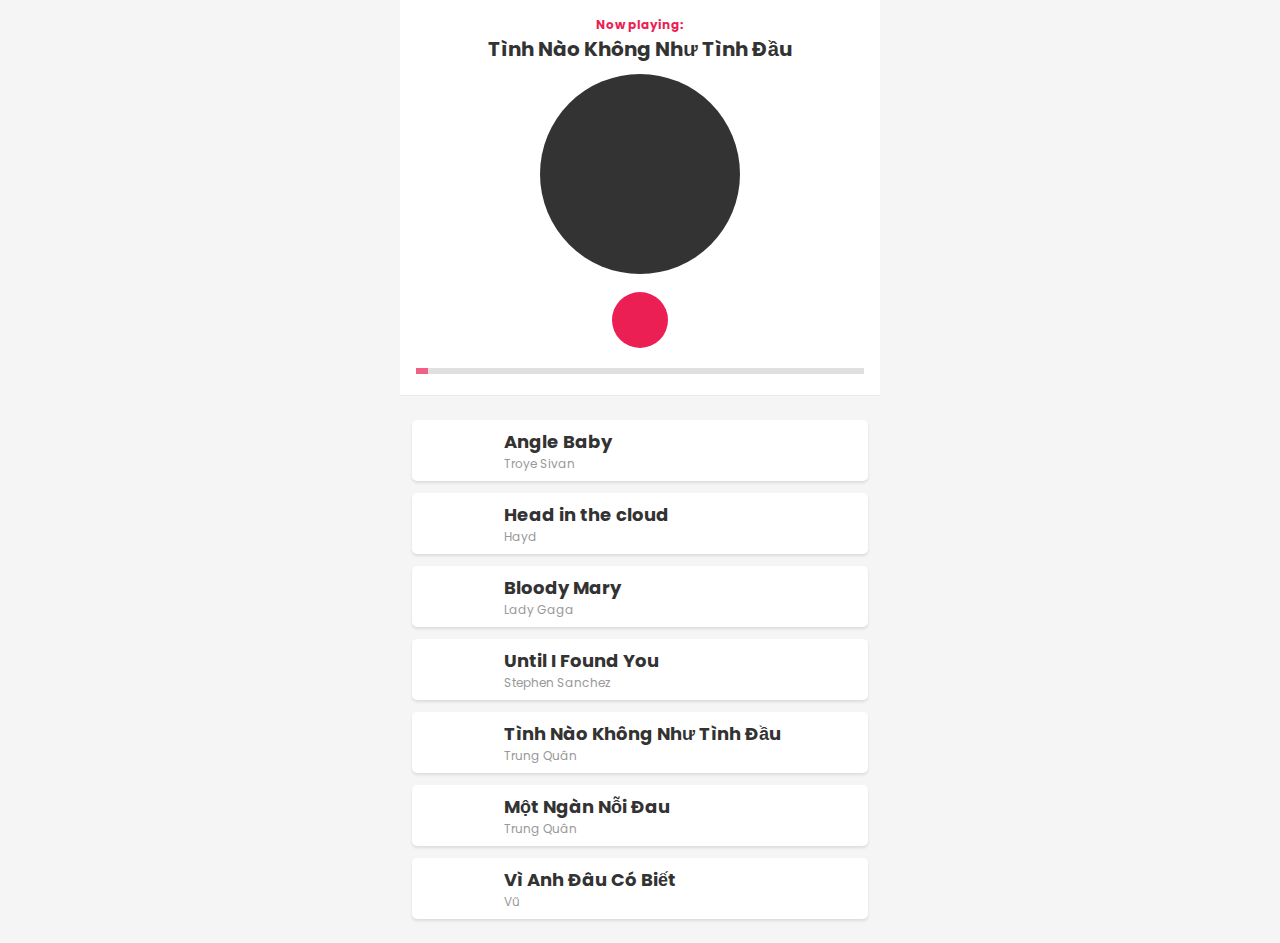
==== Music Player/index.html @ 305a1eba "initilize project" ====
<!DOCTYPE html>
<html lang="en">

<head>
    <meta charset="UTF-8">
    <meta http-equiv="X-UA-Compatible" content="IE=edge">
    <meta name="viewport" content="width=device-width, initial-scale=1.0">
    <title>Music Player</title>

    <link rel="stylesheet" href="assets/css/style.css">
    <link rel="stylesheet" href="https://cdnjs.cloudflare.com/ajax/libs/font-awesome/5.15.2/css/all.min.css"
        integrity="sha512-HK5fgLBL+xu6dm/Ii3z4xhlSUyZgTT9tuc/hSrtw6uzJOvgRr2a9jyxxT1ely+B+xFAmJKVSTbpM/CuL7qxO8w=="
        crossorigin="anonymous" />
    <link rel="preconnect" href="https://fonts.gstatic.com">
    <link href="https://fonts.googleapis.com/css2?family=Poppins:wght@300;400;600&display=swap" rel="stylesheet">
</head>

<body>

    <div class="player">
        <!-- Dashboard -->
        <div class="dashboard">
            <!-- Header -->
            <header>
                <h4>Now playing:</h4>
                <h2>Dragon Ball Super</h2>
            </header>

            <!-- CD -->
            <div class="cd">
                <div class="cd-thumb"
                    style="background-image: url('https://upload.wikimedia.org/wikipedia/vi/thumb/4/4f/Dragon_Ball_Super_artwork.jpg/220px-Dragon_Ball_Super_artwork.jpg')">
                </div>
            </div>

            <!-- Control -->
            <div class="control">

                <!-- repeat button -->
                <div class="btn btn-repeat">
                    <i class="fas fa-redo"></i>
                </div>

                <!-- previous button -->
                <div class="btn btn-prev">
                    <i class="fas fa-step-backward"></i>
                </div>

                <!-- stop/resume button -->
                <div class="btn btn-toggle-play">
                    <i class="fas fa-pause icon-pause"></i>
                    <i class="fas fa-play icon-play"></i>
                </div>

                <!-- next button -->
                <div class="btn btn-next">
                    <i class="fas fa-step-forward"></i>
                </div>

                <!-- shuffle button -->
                <div class="btn btn-random">
                    <i class="fas fa-random"></i>
                </div>

            </div>

            <input id="progress" class="progress" type="range" value="0" step="1" min="0" max="100">

            <audio id="audio" src=""></audio>
        </div>

        <!-- Playlist -->
        <div class="playlist">

        </div>
    </div>

    <!-- Design from: https://static.collectui.com/shots/3671744/musicloud-revolutionary-app-for-music-streaming-large -->

    <script src="assets/js/main.js"></script>
</body>

</html>
---- Music Player/assets/css/style.css ----
:root {
    --primary-color: #ec1f55;
    --text-color: #333;
}

* {
    padding: 0;
    margin: 0;
    box-sizing: inherit;
}

body {
    background-color: #f5f5f5;
}

html {
    box-sizing: border-box;
    font-family: "Poppins", sans-serif;
}

.player {
    position: relative;
    max-width: 480px;
    margin: 0 auto;
}

.player .icon-pause {
    display: none;
}

.player.playing .icon-pause {
    display: inline-block;
}

.player.playing .icon-play {
    display: none;
}

.dashboard {
    padding: 16px 16px 14px;
    background-color: #fff;
    position: fixed;
    top: 0;
    width: 100%;
    max-width: 480px;
    border-bottom: 1px solid #ebebeb;
}

/* HEADER */
header {
    text-align: center;
    margin-bottom: 10px;
}

header h4 {
    color: var(--primary-color);
    font-size: 12px;
}

header h2 {
    color: var(--text-color);
    font-size: 20px;
}

/* CD */
.cd {
    display: flex;
    margin: auto;
    width: 200px;
}

.cd-thumb {
    width: 100%;
    padding-top: 100%;
    border-radius: 50%;
    background-color: #333;
    background-size: cover;
    margin: auto;
}

/* CONTROL */
.control {
    display: flex;
    align-items: center;
    justify-content: space-around;
    padding: 18px 0 8px 0;
}

.control .btn {
    color: #666;
    padding: 18px;
    font-size: 18px;
}

.control .btn.active {
    color: var(--primary-color);
}

.control .btn-toggle-play {
    width: 56px;
    height: 56px;
    border-radius: 50%;
    font-size: 24px;
    color: #fff;
    display: flex;
    align-items: center;
    justify-content: center;
    background-color: var(--primary-color);
}

.progress {
    width: 100%;
    -webkit-appearance: none;
    height: 6px;
    background: #d3d3d3;
    outline: none;
    opacity: 0.7;
    -webkit-transition: 0.2s;
    transition: opacity 0.2s;
}

.progress::-webkit-slider-thumb {
    -webkit-appearance: none;
    appearance: none;
    width: 12px;
    height: 6px;
    background-color: var(--primary-color);
    cursor: pointer;
}

/* PLAYLIST */
.playlist {
    margin-top: 408px;
    padding: 12px;
}

.song {
    display: flex;
    align-items: center;
    margin-bottom: 12px;
    background-color: #fff;
    padding: 8px 16px;
    border-radius: 5px;
    box-shadow: 0 2px 3px rgba(0, 0, 0, 0.1);
}

.song.active {
    background-color: var(--primary-color);
}

.song:active {
    opacity: 0.8;
}

.song.active .option,
.song.active .author,
.song.active .title {
    color: #fff;
}

.song .thumb {
    width: 44px;
    height: 44px;
    border-radius: 50%;
    background-size: cover;
    margin: 0 8px;
}

.song .body {
    flex: 1;
    padding: 0 16px;
}

.song .title {
    font-size: 18px;
    color: var(--text-color);
}

.song .author {
    font-size: 12px;
    color: #999;
}

.song .option {
    padding: 16px 8px;
    color: #999;
    font-size: 18px;
}
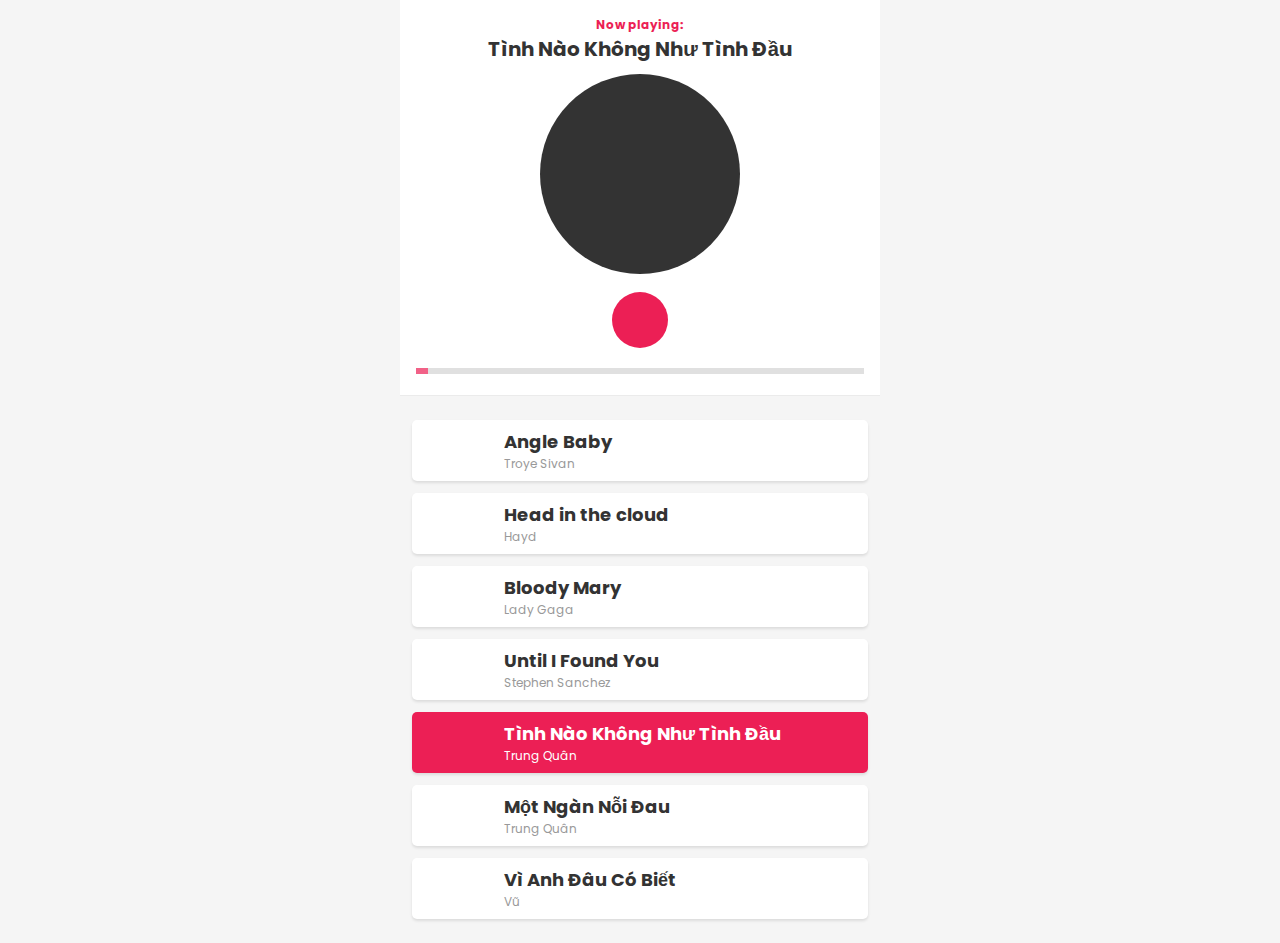
==== commit 15937170: "add icon shortcut tab" ====
--- a/Music Player/index.html
+++ b/Music Player/index.html
@@ -7,6 +7,7 @@
     <meta name="viewport" content="width=device-width, initial-scale=1.0">
     <title>Music Player</title>
 
+    <link rel="icon" href="assets/img/head_in_the_cloud.jpg">
     <link rel="stylesheet" href="assets/css/style.css">
     <link rel="stylesheet" href="https://cdnjs.cloudflare.com/ajax/libs/font-awesome/5.15.2/css/all.min.css"
         integrity="sha512-HK5fgLBL+xu6dm/Ii3z4xhlSUyZgTT9tuc/hSrtw6uzJOvgRr2a9jyxxT1ely+B+xFAmJKVSTbpM/CuL7qxO8w=="
--- a/Music Player/assets/css/style.css
+++ b/Music Player/assets/css/style.css
@@ -16,6 +16,10 @@
 html {
     box-sizing: border-box;
     font-family: "Poppins", sans-serif;
+}
+
+.btn:hover {
+    cursor: pointer;
 }
 
 .player {
